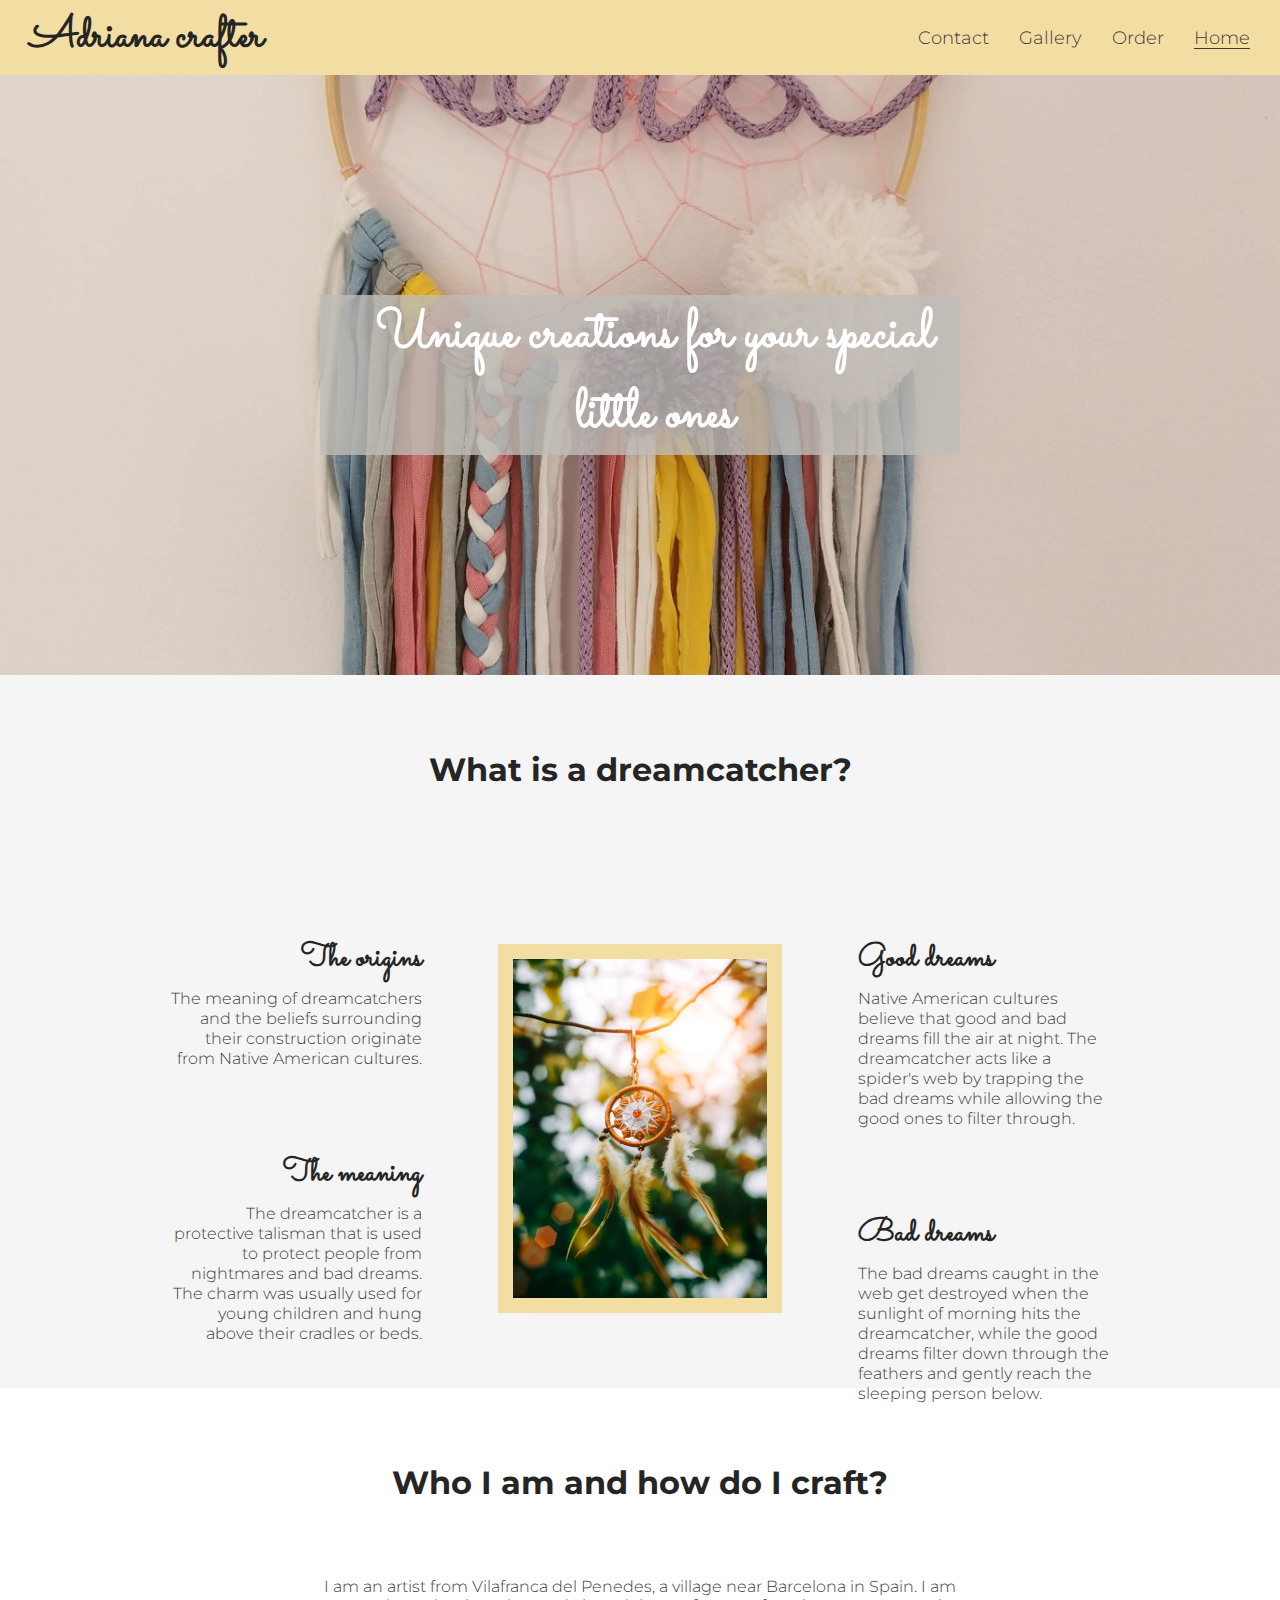
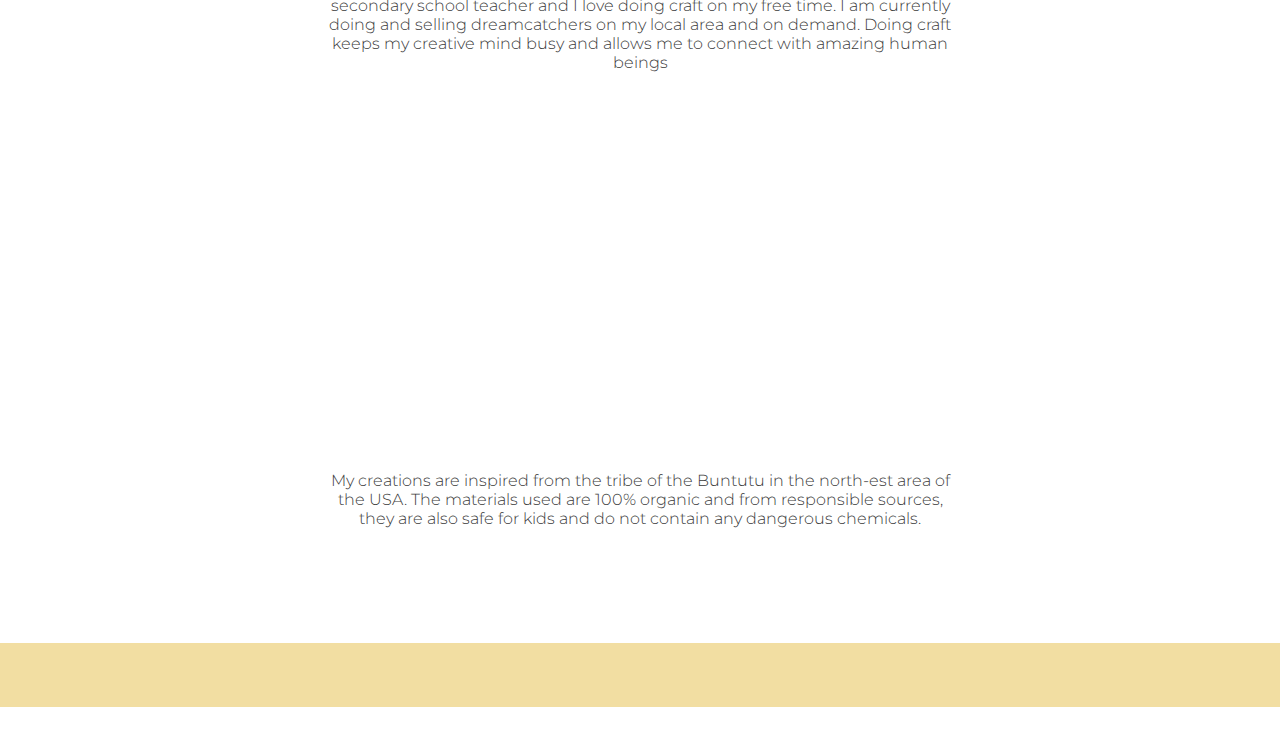
==== index.html @ 69529766 "Change screenshot of main page in README file" ====
<!DOCTYPE html>
<html lang="en">

<head>
    <meta charset="UTF-8">
    <meta http-equiv="X-UA-Compatible" content="IE=edge">
    <meta name="viewport" content="width=device-width, initial-scale=1.0">
    <meta name="description" content="Buy home made dreamcatchers for your loved ones">
    <meta name="keywords" content="dreamcathers, home made, crafting, crafter, craft, gift">
    <link rel="stylesheet" href="https://use.fontawesome.com/releases/v5.15.3/css/all.css"
        integrity="sha384-SZXxX4whJ79/gErwcOYf+zWLeJdY/qpuqC4cAa9rOGUstPomtqpuNWT9wdPEn2fk" crossorigin="anonymous">
    <link rel="stylesheet" href="assets/css/style.css">
    <title>Adriana Crafter</title>
</head>

<body>
    <div class="container">
        <div class="main">
            <!--navigation bar, code taken from Code Institute learning materials https://learn.codeinstitute.net/courses/course-v1:CodeInstitute+LR101+2021_T1/courseware/4a07c57382724cfda5834497317f24d5/637be1a2e3b84b25aa33f3ab4d98603c/-->
            <header>
                <a href="index.html">
                    <h1 id="logo">Adriana crafter</h1>
                </a>
                <nav>
                    <ul id="menu">
                        <li>
                            <a href="index.html" class="active">Home</a>
                        </li>
                        <li>
                            <a href="order.html">Order</a>
                        </li>
                        <li>
                            <a href="gallery.html">Gallery</a>
                        </li>
                        <li>
                            <a href="contact.html">Contact</a>
                        </li>
                    </ul>
                </nav>
            </header>
            <!--hero section-->
            <section class="hero-overflow">
                <div class="hero-image"></div>
                <div class="cover-text" id="cover-text-home">
                    <h2>Unique creations for your special little ones</h2>
                </div>
            </section>
            <!--what is a dreamcatcher section-->
            <section class="section">
                <h2 class="section-title">What is a dreamcatcher?</h2>
                <div id="left-about">
                    <div class="left-about-heading">
                        <h2>The origins</h2>
                        <p>
                            The meaning of dreamcatchers and the beliefs surrounding their construction originate from
                            Native American cultures.
                        </p>
                    </div>
                    <div class="left-about-heading">
                        <h2>The meaning</h2>
                        <p>
                            The dreamcatcher is a protective talisman that is used to protect people from nightmares and
                            bad dreams. The charm was usually used for young children and hung above their cradles or
                            beds.
                        </p>
                    </div>
                </div>
                <div id="right-about">
                    <div class="right-about-heading">
                        <h2>Good dreams</h2>
                        <p>
                            Native American cultures believe that good and bad dreams fill the air at night. The
                            dreamcatcher acts like a spider's web by trapping the bad dreams while allowing the good
                            ones to filter through.
                        </p>
                    </div>
                    <div class="right-about-heading">
                        <h2>Bad dreams</h2>
                        <p>
                            The bad dreams caught in the web get destroyed when the sunlight of morning hits the
                            dreamcatcher, while the good dreams filter down through the feathers and gently reach the
                            sleeping person below.
                        </p>
                    </div>
                </div>
                <div id="center-about">
                    <div id="central-dreamc">
                        <img src="assets/images/dreamcatcher35.jpg"
                            alt="image of a blue, white and yellow dreamcatcher hanged on a wall">
                    </div>
                </div>
            </section>
            <!--Dreamcacther section video and about me-->
            <section id="video-section">
                <h2 class="section-title">Who I am and how do I craft?</h2>
                <p>I am an artist from Vilafranca del Penedes, a village near Barcelona in Spain. I am secondary
                    school teacher and I love doing craft on my free time. I am currently doing and selling
                    dreamcatchers on my local area and on demand. Doing craft keeps my creative mind busy and allows
                    me to connect with amazing human beings</p>
                <div>
                    <iframe width="560" height="315" src="https://www.youtube.com/embed/PGpiHzxooTo"
                        title="YouTube video player" frameborder="0"
                        allow="accelerometer; autoplay; clipboard-write; encrypted-media; gyroscope; picture-in-picture"
                        allowfullscreen>
                    </iframe>
                </div>
                <p>My creations are inspired from the tribe of the Buntutu in the north-est area of the USA. The
                    materials used
                    are 100% organic and from responsible sources, they are also safe for kids and do not contain any
                    dangerous
                    chemicals.
                </p>
            </section>

        </div>
        <!--footer section-->
        <footer id="footer">
            <div id="footer-cont">
                <ul class="social-media">
                    <li>
                        <a href="https://www.facebook.com" target="_blank"><i class="fab fa-facebook-f"></i></a>
                    </li>
                    <li>
                        <a href="https://www.instagram.com/adrianacrafter/" target="_blank"><i
                                class="fab fa-instagram"></i></a>
                    </li>
                    <li>
                        <a href="https://www.twitter.com" target="_blank"><i class="fab fa-twitter"></i></a>
                    </li>
                    <li>
                        <a href="https://www.youtube.com/" target="_blank"><i class="fab fa-youtube"></i></a>
                    </li>
                    <li>
                        <a href="https://www.pinterest.co.uk/" target="_blank"><i class="fab fa-pinterest-p"></i></a>
                    </li>
                </ul>
            </div>
        </footer>
    </div>
</body>

</html>
---- assets/css/style.css ----
@import url('https://fonts.googleapis.com/css2?family=Montserrat:wght@300&family=Sacramento&display=swap');

* {
    margin: 0;
    padding: 0;
    border: none;
}

body {
    font-family: Montserrat, sans-serif;
    font-weight: 300;
    color: #3a3a3a;
}

/* flex for index.html and all */

.container {
    display: flex;
    flex-direction: column;
}

.main {
    flex: 0 1 100%;
    background-color: #F2DEA2;
}

/* flex for gallery section */

#flex-gallery {
    display: flex;
    flex-wrap: wrap;
}

#flex-gallery > * {
    flex: 0 1 15%;
    margin-left: auto;
    margin-right: auto;
}

/* headings and logo */

h1, h2 {
    font-family: Sacramento, sans-serif;
    color: #252525;
}

h3 {
    font-family: Montserrat, sans-serif;
    color: #3a3a3a;
}

#logo {
    float: left;
    font-size: 280%;
    margin-left: 30px;
}

/* navigation links */

#menu {
    font-size: 110%;
}

#menu, #logo {
    line-height: 75px;
}

#menu li {
    float: right;
    list-style-type: none;
    margin-right: 30px;
}

#menu a {
    text-decoration: none;
    color: inherit;
}

#menu a:hover {
    border-bottom: 1px solid #3a3a3a;
}

.active {
    border-bottom: 1px solid #3a3a3a;
}

/* section, titles and text */

.section-title {
    font-family: Montserrat, sans-serif;
    text-align: center;
    font-size: 200%;
    padding: 75px;
    margin: auto;
}

.section {
    height: auto;
    width: 100%;
    padding-bottom: 75px;
    background-color: whitesmoke;
}

#video-section {
    height: auto;
    width: 100%;
    padding-bottom: 75px;
    background-color: white;
}

/* hero image and cover text*/

.cover-text, .cover-text h2 {
    color: #fff;
}

#cover-text-home {
    font-size: 230%;
    font-family: Sacramento, sans-serif;
    width: fit-content;
    height: fit-content;
    padding-left: 30px;
    top: 50%;
    left: 50%;
    position: absolute;
    text-align: center;
    transform: translate(-50%, -50%);
    background-color: RGBA(191,189,184,0.8);
}

#cover-text-order {
    font-size: 230%;
    font-family: Sacramento, sans-serif;
    width: fit-content;
    height: fit-content;
    padding-top: 10px;
    padding-left: 10px;
    top: 50%;
    left: 50%;
    position: absolute;
    text-align: center;
    transform: translate(-50%, -50%);
    background-color: RGBA(191,189,184,0.8);
}

#cover-text-gallery {
    font-size: 230%;
    font-family: Sacramento, sans-serif;
    width: fit-content;
    height: fit-content;
    padding-top: 10px;
    padding-left: 10px;
    top: 50%;
    left: 50%;
    position: absolute;
    text-align: center;
    transform: translate(-50%, -50%);
    background-color: RGBA(191,189,184,0.8);
}

#cover-text-contact {
    font-size: 230%;
    font-family: Sacramento, sans-serif;
    width: fit-content;
    height: fit-content;
    padding-top: 10px;
    padding-left: 10px;
    top: 50%;
    left: 50%;
    position: absolute;
    text-align: center;
    transform: translate(-50%, -50%);
    background-color: RGBA(191,189,184,0.8);
}

.hero-overflow {
    height: 600px;
    width: 100%;
    overflow: hidden;
    position: relative;
}

.hero-image {
    height: 600px;
    width: 100%;
    background-image: url(../images/dreamcatcher11.jpg);
    background-position: center;
    background-repeat: no-repeat;
    background-size: cover;
}

.hero-image-order {
    height: 600px;
    width: 100%;
    background-image: url(../images/dreamcatcher013.jpg);
    background-position: center;
    background-repeat: no-repeat;
    background-size: cover;
}

.hero-image-gallery {
    height: 600px;
    width: 100%;
    background-image: url(../images/dreamcatcher015.jpg);
    background-position: center;
    background-repeat: no-repeat;
    background-size: cover;
}

.hero-image-contact {
    height: 600px;
    width: 100%;
    background-image: url(../images/dreamcatcher019.jpg);
    background-position: center;
    background-repeat: no-repeat;
    background-size: cover;
}

/* what is a dreamcatcher section */

#left-about {
    padding-top: 10px;
    width: 33%;
    height: auto;
    float: left;
}

#right-about {
    padding-top: 10px;
    width: 33%;
    height: auto;
    float: right;
}

#center-about {
    width: 33%;
    margin: 0 auto;
}

.left-about-heading {
    width: 60%;
    float: right;
    line-height: 20px;
    clear: both;
    margin-top: 75px;
    margin-bottom: 20px;
    text-align: right;
}

.left-about-heading h2 {
    font-size: 200%;
    margin-bottom: 20px;
    text-align: right;
}

.right-about-heading {
    width: 60%;
    float: left;
    line-height: 20px;
    clear: both;
    margin-bottom: 20px;
    margin-top: 75px;
}

.right-about-heading h2 {
    font-size: 200%;
    margin-bottom: 20px;
    text-align: left;
}

#central-dreamc img {
    height: 60%;
    width: 60%;
    border: #F2DEA2;
    border-style: solid;
    border-width: 15px;
    display: block;
    margin-left: auto;
    margin-right: auto;
    margin-top: 80px;
}

/* About me and video section */

#video-section {
    width: 100%;
    height: fit-content;
}

#video-section p {
    margin: auto;
    margin-bottom: 40px;
    width: 50%;
    height: 50%;
    text-align: center;
}

#video-section div {
    text-align: center;
    margin-bottom: 40px;
}

/* create your order and contact section */

.section h3 {
    margin-bottom: 10px;
    margin-top: 75px;
    color: black;
    font-weight: bold;
}

.section h4 {
    text-align: center;
    font-family: Montserrat, sans-serif;
    background-color: red;
}

.order-form {
    position: relative;
    margin-top: 30px;
    max-width: 700px;
    margin-left: auto;
    margin-right: auto;
}

.order-form div {
    padding: 15px;
}

.order-form ::placeholder {
    font-family: Montserrat, sans-serif
}

.text-input {
    color: #3a3a3a;
    width: 100%;
    height: 25px;
    margin: 5px 0 20px 0;
    padding: 0;
    border: 1px solid #3a3a3a;
    border-radius: 10px;
    display: block;
}

.message-box {
    color: #3a3a3a;
    width: 100%;
    margin: 5px 0 20px 0;
    padding: 0;
    border: 1px solid #3a3a3a;
    border-radius: 10px;
    display: block;
}

.radio-input {
    border: 1px solid #3a3a3a;
    margin: 0 30px 20px 0;
}

.section select {
    margin-right: 20px;
}

.button {
    background-color: #3a3a3a;
    color: #fff;
    border: #fff solid 1px;
    padding: 20px 30px;
    text-align: center;
    position: relative;
    border-radius: 10px;
    margin-top: 60px;
}

.button:hover {
    background-color: #fff;
    color: #3a3a3a;
    border: #3a3a3a solid 1px;
}

.form-button {
    text-align: center;
}

/* flex for order section */
.form-flex {
    display: flex;
    flex-wrap: wrap;
}

#form-flex > * {
    flex: 1 1 100%;
}

#flex-order {

    display: flex;
    flex-direction: column;
}

#flex-order form {
    flex: 0 1 100%;
}

/* gallery page, code from w3schools https://www.w3schools.com/css/css_image_gallery.asp */

div.gallery {
    margin: 5px;
    border: 1px solid #ccc;
    float: left;
    width: 180px;
  }
  
  div.gallery:hover {
    border: 1px solid #777;
  }
  
  div.gallery img {
    width: 100%;
    height: auto;
  }
  
  div.desc {
    padding: 15px;
    text-align: center;
  }

/* footer */

#footer {
    flex: 1;
    background-color: #F2DEA2;
    width: 100%;
    height: 50px;
}

.social-media {
    width: 100%;
    height: auto;
    padding: 1%;
    text-align: center;
    list-style-type: none;
}

.social-media > li {
    display: inline;
}

.social-media i {
    color: #3a3a3a;
    padding: 50px;
    font-size: 200%;
}
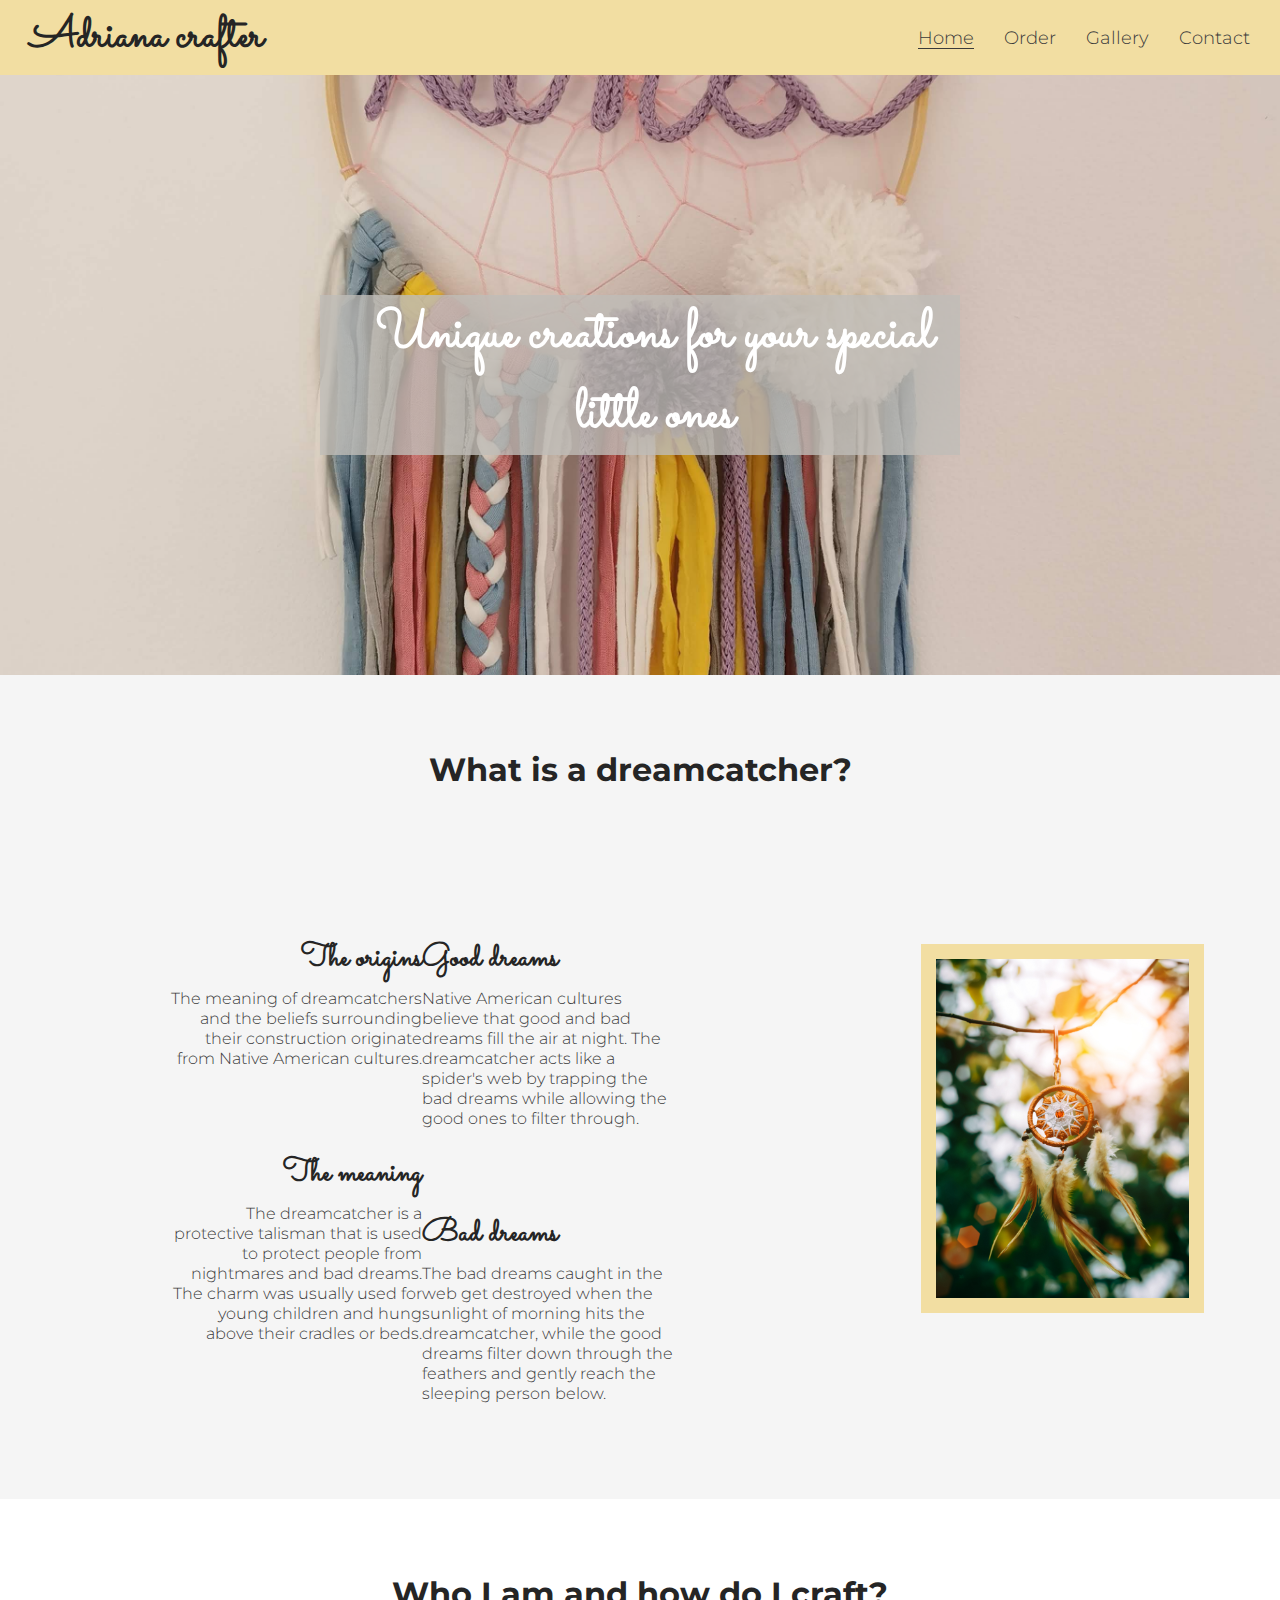
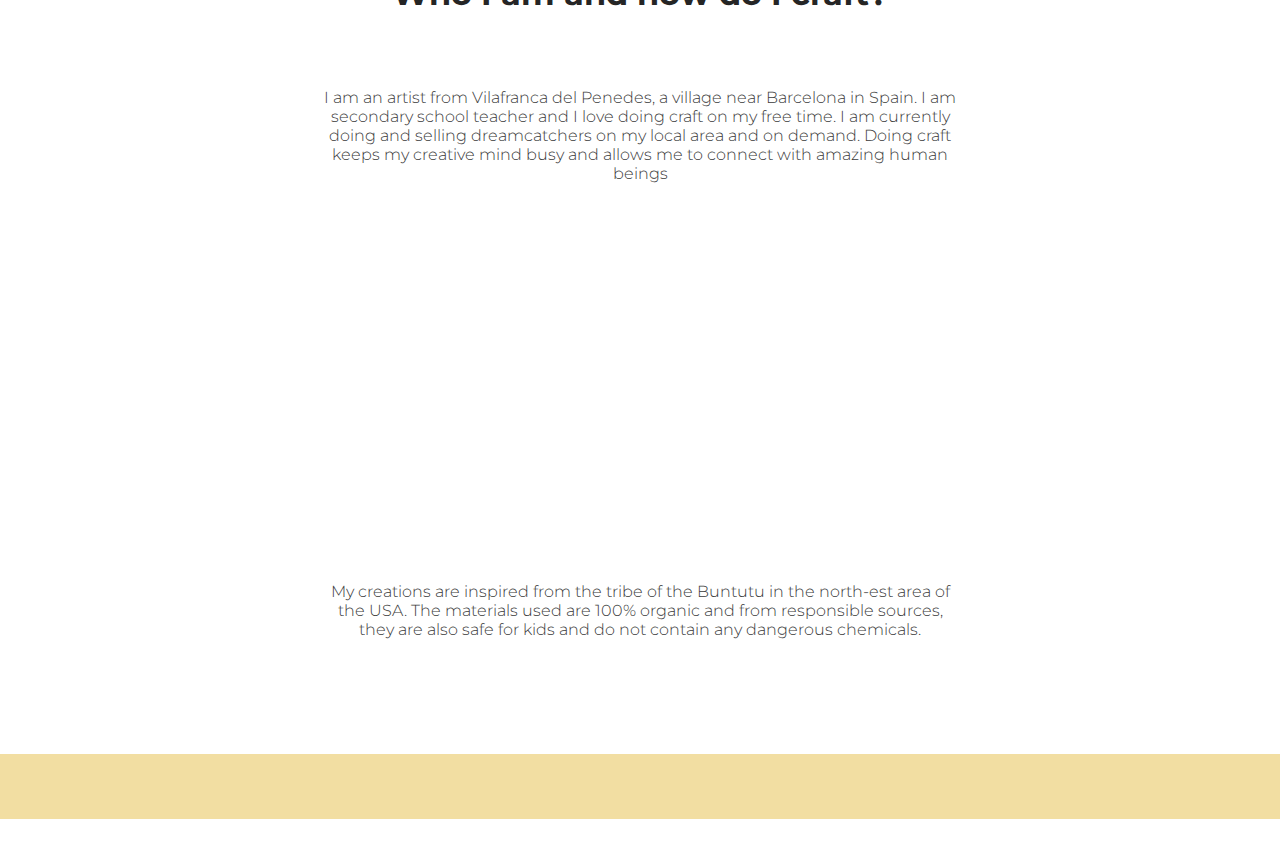
==== commit 51209158: "Add responsiveness to different size screens for video section" ====
--- a/index.html
+++ b/index.html
@@ -48,70 +48,78 @@
             <!--what is a dreamcatcher section-->
             <section class="section">
                 <h2 class="section-title">What is a dreamcatcher?</h2>
-                <div id="left-about">
-                    <div class="left-about-heading">
-                        <h2>The origins</h2>
-                        <p>
-                            The meaning of dreamcatchers and the beliefs surrounding their construction originate from
-                            Native American cultures.
-                        </p>
+                <div class="flex-section">
+                    <div id="left-about">
+                        <div class="left-about-heading">
+                            <h2>The origins</h2>
+                            <p>
+                                The meaning of dreamcatchers and the beliefs surrounding their construction originate
+                                from
+                                Native American cultures.
+                            </p>
+                        </div>
+                        <div class="left-about-heading">
+                            <h2>The meaning</h2>
+                            <p>
+                                The dreamcatcher is a protective talisman that is used to protect people from nightmares
+                                and
+                                bad dreams. The charm was usually used for young children and hung above their cradles
+                                or
+                                beds.
+                            </p>
+                        </div>
                     </div>
-                    <div class="left-about-heading">
-                        <h2>The meaning</h2>
-                        <p>
-                            The dreamcatcher is a protective talisman that is used to protect people from nightmares and
-                            bad dreams. The charm was usually used for young children and hung above their cradles or
-                            beds.
-                        </p>
+                    <div id="right-about">
+                        <div class="right-about-heading">
+                            <h2>Good dreams</h2>
+                            <p>
+                                Native American cultures believe that good and bad dreams fill the air at night. The
+                                dreamcatcher acts like a spider's web by trapping the bad dreams while allowing the good
+                                ones to filter through.
+                            </p>
+                        </div>
+                        <div class="right-about-heading">
+                            <h2>Bad dreams</h2>
+                            <p>
+                                The bad dreams caught in the web get destroyed when the sunlight of morning hits the
+                                dreamcatcher, while the good dreams filter down through the feathers and gently reach
+                                the
+                                sleeping person below.
+                            </p>
+                        </div>
                     </div>
-                </div>
-                <div id="right-about">
-                    <div class="right-about-heading">
-                        <h2>Good dreams</h2>
-                        <p>
-                            Native American cultures believe that good and bad dreams fill the air at night. The
-                            dreamcatcher acts like a spider's web by trapping the bad dreams while allowing the good
-                            ones to filter through.
-                        </p>
-                    </div>
-                    <div class="right-about-heading">
-                        <h2>Bad dreams</h2>
-                        <p>
-                            The bad dreams caught in the web get destroyed when the sunlight of morning hits the
-                            dreamcatcher, while the good dreams filter down through the feathers and gently reach the
-                            sleeping person below.
-                        </p>
-                    </div>
-                </div>
-                <div id="center-about">
-                    <div id="central-dreamc">
-                        <img src="assets/images/dreamcatcher35.jpg"
-                            alt="image of a blue, white and yellow dreamcatcher hanged on a wall">
+                    <div id="center-about">
+                        <div id="central-dreamc">
+                            <img src="assets/images/dreamcatcher35.jpg"
+                                alt="image of a blue, white and yellow dreamcatcher hanged on a wall">
+                        </div>
                     </div>
                 </div>
             </section>
             <!--Dreamcacther section video and about me-->
             <section id="video-section">
                 <h2 class="section-title">Who I am and how do I craft?</h2>
-                <p>I am an artist from Vilafranca del Penedes, a village near Barcelona in Spain. I am secondary
-                    school teacher and I love doing craft on my free time. I am currently doing and selling
-                    dreamcatchers on my local area and on demand. Doing craft keeps my creative mind busy and allows
-                    me to connect with amazing human beings</p>
-                <div>
-                    <iframe width="560" height="315" src="https://www.youtube.com/embed/PGpiHzxooTo"
-                        title="YouTube video player" frameborder="0"
-                        allow="accelerometer; autoplay; clipboard-write; encrypted-media; gyroscope; picture-in-picture"
-                        allowfullscreen>
-                    </iframe>
+                <div id="try">
+                    <p>I am an artist from Vilafranca del Penedes, a village near Barcelona in Spain. I am secondary
+                        school teacher and I love doing craft on my free time. I am currently doing and selling
+                        dreamcatchers on my local area and on demand. Doing craft keeps my creative mind busy and allows
+                        me to connect with amazing human beings</p>
+                    <div>
+                        <iframe id="tutorial" width="560" height="315" src="https://www.youtube.com/embed/PGpiHzxooTo"
+                            title="YouTube video player" frameborder="0"
+                            allow="accelerometer; autoplay; clipboard-write; encrypted-media; gyroscope; picture-in-picture"
+                            allowfullscreen>
+                        </iframe>
+                    </div>
+                    <p>My creations are inspired from the tribe of the Buntutu in the north-est area of the USA. The
+                        materials used
+                        are 100% organic and from responsible sources, they are also safe for kids and do not contain
+                        any
+                        dangerous
+                        chemicals.
+                    </p>
                 </div>
-                <p>My creations are inspired from the tribe of the Buntutu in the north-est area of the USA. The
-                    materials used
-                    are 100% organic and from responsible sources, they are also safe for kids and do not contain any
-                    dangerous
-                    chemicals.
-                </p>
             </section>
-
         </div>
         <!--footer section-->
         <footer id="footer">
--- a/assets/css/style.css
+++ b/assets/css/style.css
@@ -55,10 +55,12 @@
     margin-left: 30px;
 }
 
-/* navigation links */
+/* navigation links, code taken from Code Institute learning materials https://learn.codeinstitute.net/courses/course-v1:CodeInstitute+LR101+2021_T1/courseware/4a07c57382724cfda5834497317f24d5/637be1a2e3b84b25aa33f3ab4d98603c/*/
 
 #menu {
     font-size: 110%;
+    display: flex;
+    float: right;
 }
 
 #menu, #logo {
@@ -216,7 +218,7 @@
     background-size: cover;
 }
 
-/* what is a dreamcatcher section */
+/* what is a dreamcatcher section, code taken from Code Institute learning materials  */
 
 #left-about {
     padding-top: 10px;
@@ -298,6 +300,12 @@
 #video-section div {
     text-align: center;
     margin-bottom: 40px;
+}
+
+/* flex for sections in home page */
+
+.flex-section {
+    display: flex;
 }
 
 /* create your order and contact section */
@@ -450,4 +458,88 @@
     color: #3a3a3a;
     padding: 50px;
     font-size: 200%;
+}
+
+@media (max-width: 700px) {
+    #menu {
+        flex-direction: column;
+        font-size: 75%;
+        margin: 0;
+        padding: 0;
+    }
+
+    #logo {
+        font-size: 200%;
+    }
+
+    .form-flex {
+        flex-direction: column;
+    }
+
+    .flex-section {
+        flex-direction: column;
+        text-align: center;
+        width: 100%;
+    }
+
+    #left-about {
+        padding-top: 10px;
+        width: 100%;
+        text-align: center;
+    }
+    
+    #right-about {
+        padding-top: 10px;
+        width: 100%;
+        text-align: center;
+    }
+    
+    #center-about {
+        padding-top: 10px;
+        width: 100%;
+        text-align: center;
+    }
+    
+    .left-about-heading {
+        width: 100%;
+        line-height: 20px;
+        clear: both;
+        margin-top: 75px;
+        margin-bottom: 20px;
+        text-align: center;
+        padding-left: 5px;
+        padding-right: 5px;
+    }
+    
+    .left-about-heading h2 {
+        font-size: 200%;
+        margin-bottom: 20px;
+        text-align: center;
+    }
+    
+    .right-about-heading {
+        width: 100%;
+        line-height: 20px;
+        clear: both;
+        margin-bottom: 20px;
+        margin-top: 75px;
+        text-align: center;
+
+    }
+
+    .right-about-heading h2 {
+        font-size: 200%;
+        margin-bottom: 20px;
+        text-align: center;
+    }
+
+    #tutorial {
+        width: 90%;
+    }
+
+    #video-section p {
+        width: 100%;
+        text-align: center;
+        margin: 10px;
+    }
 }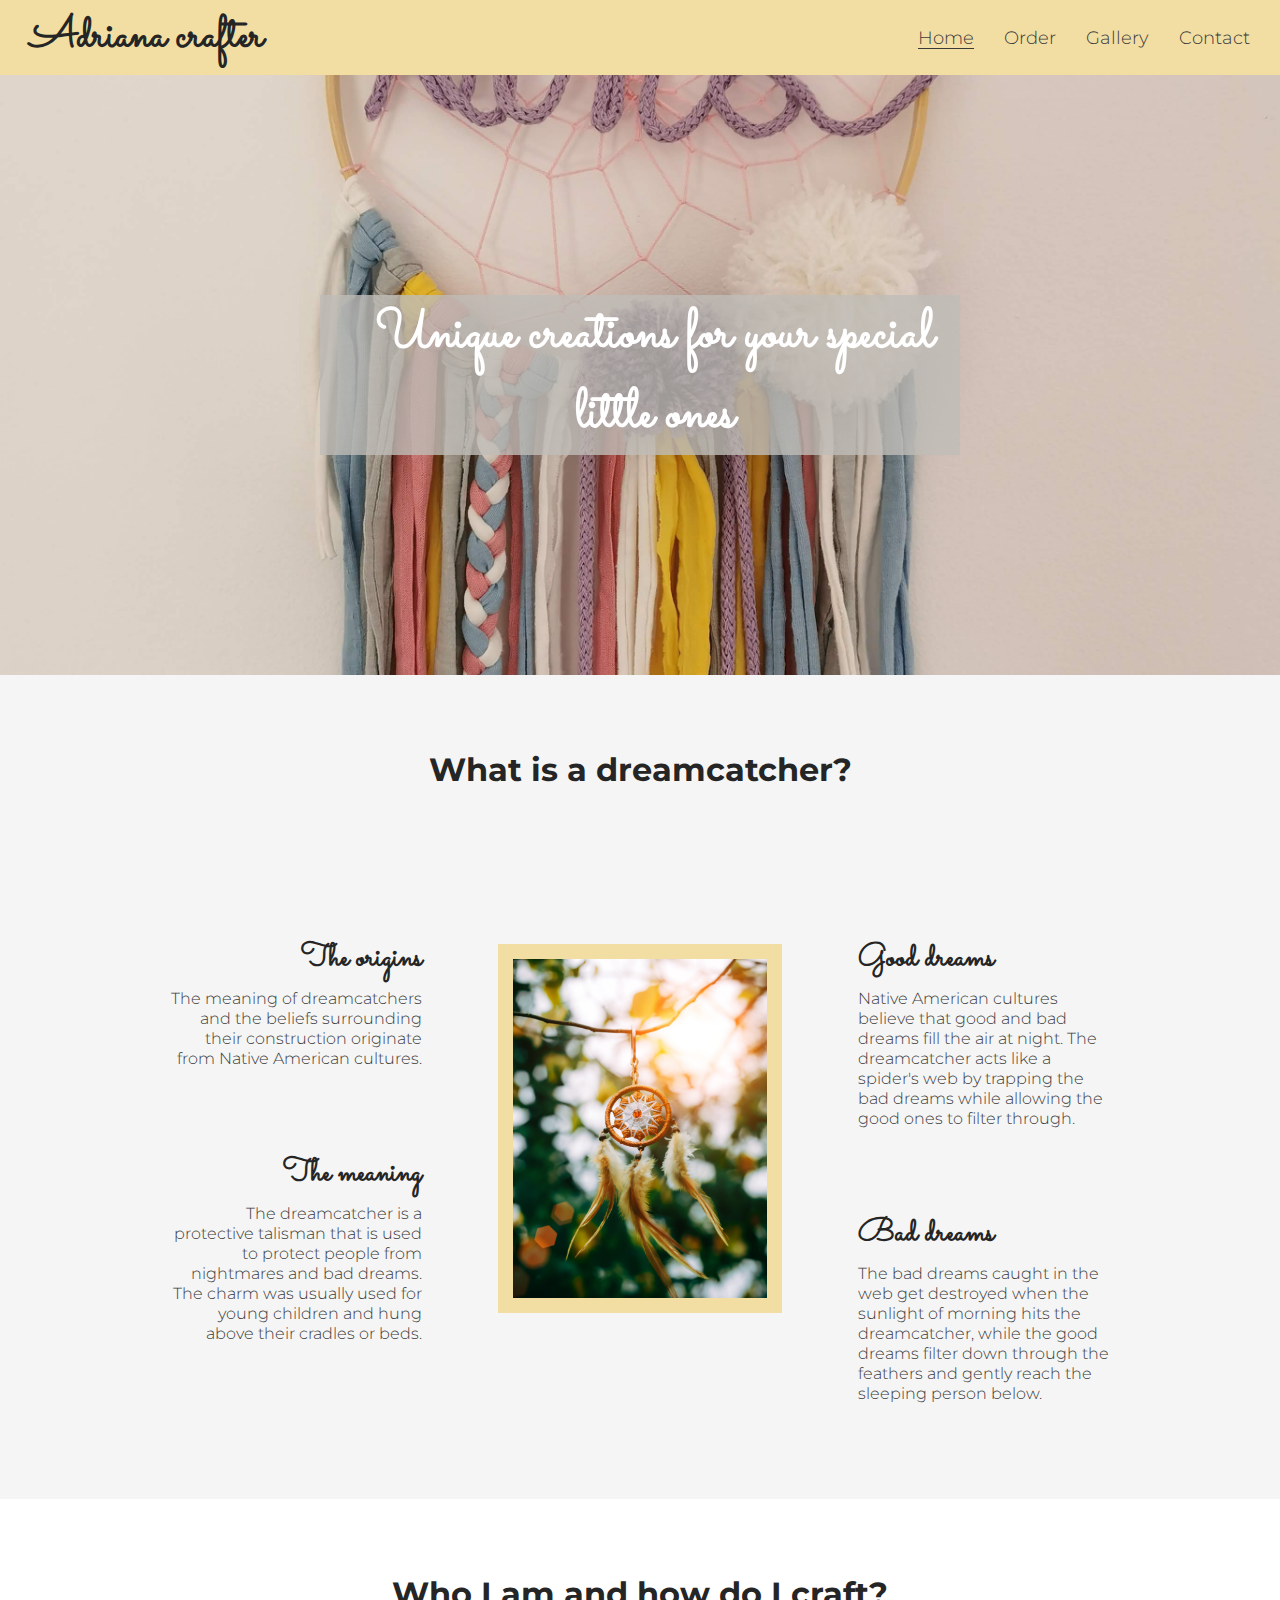
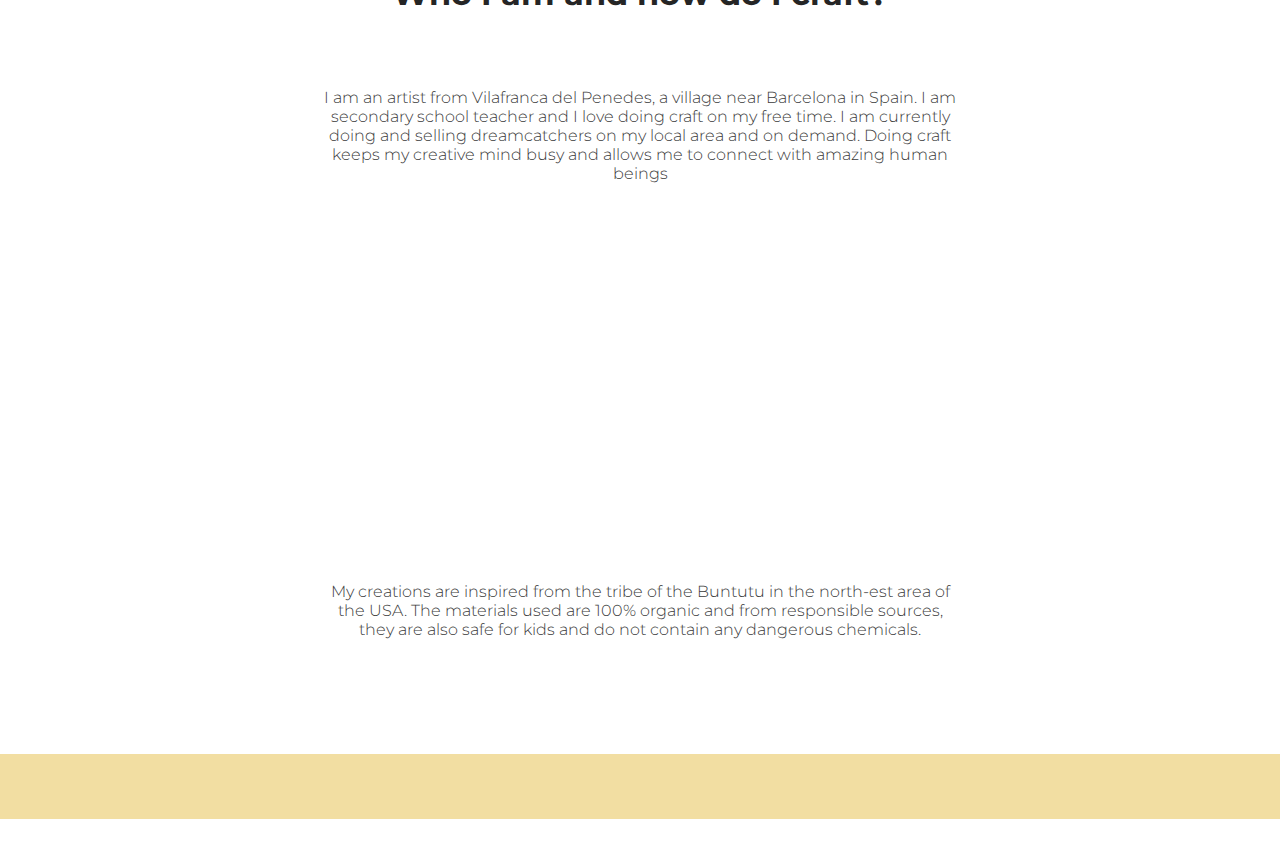
==== commit f7b41e12: "Fix flex in home page" ====
--- a/index.html
+++ b/index.html
@@ -69,6 +69,12 @@
                             </p>
                         </div>
                     </div>
+                    <div id="center-about">
+                        <div id="central-dreamc">
+                            <img src="assets/images/dreamcatcher35.jpg"
+                                alt="image of a blue, white and yellow dreamcatcher hanged on a wall">
+                        </div>
+                    </div>
                     <div id="right-about">
                         <div class="right-about-heading">
                             <h2>Good dreams</h2>
@@ -88,12 +94,6 @@
                             </p>
                         </div>
                     </div>
-                    <div id="center-about">
-                        <div id="central-dreamc">
-                            <img src="assets/images/dreamcatcher35.jpg"
-                                alt="image of a blue, white and yellow dreamcatcher hanged on a wall">
-                        </div>
-                    </div>
                 </div>
             </section>
             <!--Dreamcacther section video and about me-->
@@ -106,7 +106,7 @@
                         me to connect with amazing human beings</p>
                     <div>
                         <iframe id="tutorial" width="560" height="315" src="https://www.youtube.com/embed/PGpiHzxooTo"
-                            title="YouTube video player" frameborder="0"
+                            title="YouTube video player"
                             allow="accelerometer; autoplay; clipboard-write; encrypted-media; gyroscope; picture-in-picture"
                             allowfullscreen>
                         </iframe>
--- a/assets/css/style.css
+++ b/assets/css/style.css
@@ -300,6 +300,10 @@
 #video-section div {
     text-align: center;
     margin-bottom: 40px;
+}
+
+#tutorial {
+    border: 0;
 }
 
 /* flex for sections in home page */
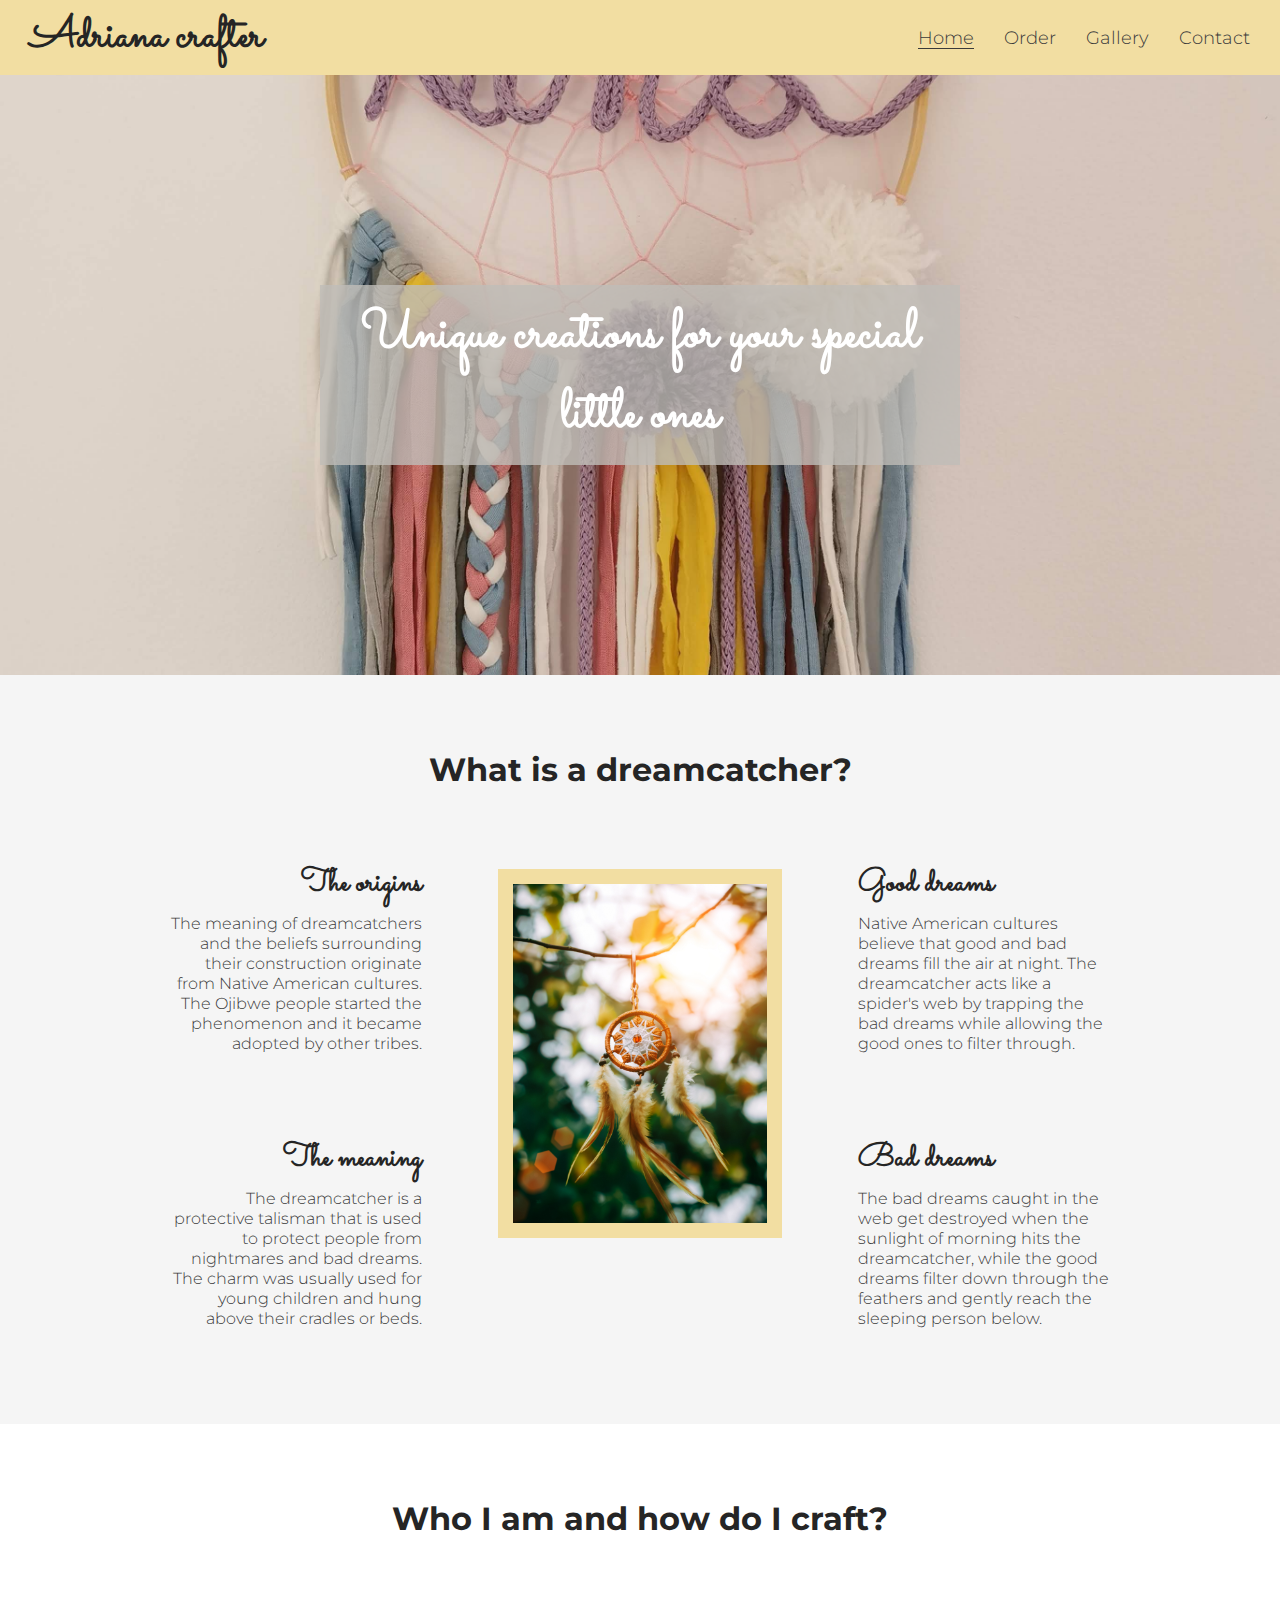
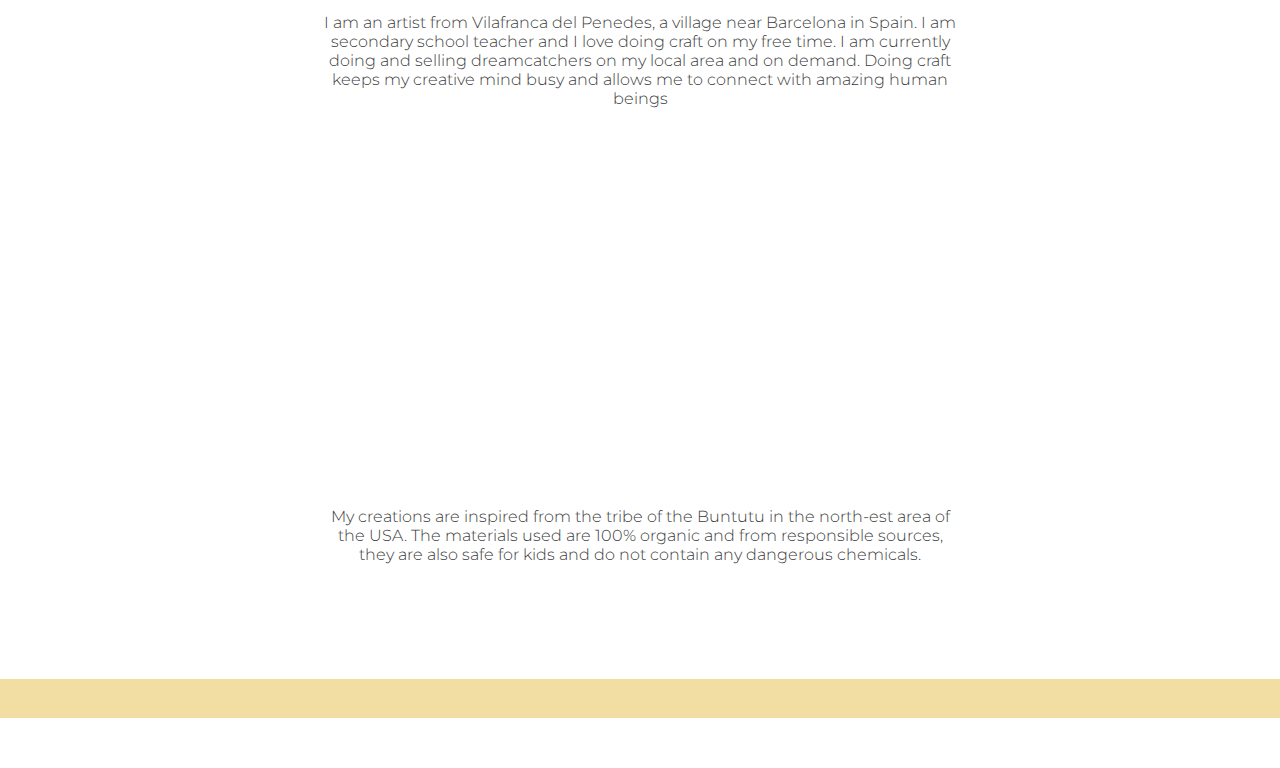
==== commit b1aa6fed: "Make index.html responsive to medium screens" ====
--- a/index.html
+++ b/index.html
@@ -47,7 +47,7 @@
             </section>
             <!--what is a dreamcatcher section-->
             <section class="section">
-                <h2 class="section-title">What is a dreamcatcher?</h2>
+                <h2 class="section-title-2">What is a dreamcatcher?</h2>
                 <div class="flex-section">
                     <div id="left-about">
                         <div class="left-about-heading">
@@ -55,7 +55,7 @@
                             <p>
                                 The meaning of dreamcatchers and the beliefs surrounding their construction originate
                                 from
-                                Native American cultures.
+                                Native American cultures. The Ojibwe people started the phenomenon and it became adopted by other tribes.
                             </p>
                         </div>
                         <div class="left-about-heading">
--- a/assets/css/style.css
+++ b/assets/css/style.css
@@ -92,7 +92,17 @@
     font-family: Montserrat, sans-serif;
     text-align: center;
     font-size: 200%;
-    padding: 75px;
+    padding: 75px 0px;
+    width: 90%;
+    margin: auto;
+}
+
+.section-title-2 {
+    font-family: Montserrat, sans-serif;
+    text-align: center;
+    font-size: 200%;
+    padding-top: 75px;
+    width: 90%;
     margin: auto;
 }
 
@@ -121,7 +131,7 @@
     font-family: Sacramento, sans-serif;
     width: fit-content;
     height: fit-content;
-    padding-left: 30px;
+    padding: 10px 30px;
     top: 50%;
     left: 50%;
     position: absolute;
@@ -135,8 +145,7 @@
     font-family: Sacramento, sans-serif;
     width: fit-content;
     height: fit-content;
-    padding-top: 10px;
-    padding-left: 10px;
+    padding: 10px 30px;
     top: 50%;
     left: 50%;
     position: absolute;
@@ -150,8 +159,7 @@
     font-family: Sacramento, sans-serif;
     width: fit-content;
     height: fit-content;
-    padding-top: 10px;
-    padding-left: 10px;
+    padding: 10px 30px;
     top: 50%;
     left: 50%;
     position: absolute;
@@ -165,8 +173,7 @@
     font-family: Sacramento, sans-serif;
     width: fit-content;
     height: fit-content;
-    padding-top: 10px;
-    padding-left: 10px;
+    padding: 10px 30px;
     top: 50%;
     left: 50%;
     position: absolute;
@@ -241,12 +248,12 @@
 
 .left-about-heading {
     width: 60%;
-    float: right;
     line-height: 20px;
     clear: both;
     margin-top: 75px;
     margin-bottom: 20px;
     text-align: right;
+    float: right;
 }
 
 .left-about-heading h2 {
@@ -316,7 +323,7 @@
 
 .section h3 {
     margin-bottom: 10px;
-    margin-top: 75px;
+    margin-top: 30px;
     color: black;
     font-weight: bold;
 }
@@ -324,7 +331,6 @@
 .section h4 {
     text-align: center;
     font-family: Montserrat, sans-serif;
-    background-color: red;
 }
 
 .order-form {
@@ -345,10 +351,10 @@
 
 .text-input {
     color: #3a3a3a;
-    width: 100%;
+    width: 90%;
     height: 25px;
     margin: 5px 0 20px 0;
-    padding: 0;
+    padding: 10px;
     border: 1px solid #3a3a3a;
     border-radius: 10px;
     display: block;
@@ -356,9 +362,9 @@
 
 .message-box {
     color: #3a3a3a;
-    width: 100%;
+    width: 90%;
     margin: 5px 0 20px 0;
-    padding: 0;
+    padding: 10px;
     border: 1px solid #3a3a3a;
     border-radius: 10px;
     display: block;
@@ -370,7 +376,10 @@
 }
 
 .section select {
-    margin-right: 20px;
+    margin-left: 5px;
+    margin-right: 10px;    
+    border: solid 1px #3a3a3a;
+    border-radius: 10px;
 }
 
 .button {
@@ -392,6 +401,7 @@
 
 .form-button {
     text-align: center;
+    width: 90%;
 }
 
 /* flex for order section */
@@ -449,7 +459,6 @@
 .social-media {
     width: 100%;
     height: auto;
-    padding: 1%;
     text-align: center;
     list-style-type: none;
 }
@@ -464,9 +473,12 @@
     font-size: 200%;
 }
 
+/* Media quesries */
+
+/* For screens smaller than 700px */
+
 @media (max-width: 700px) {
     #menu {
-        flex-direction: column;
         font-size: 75%;
         margin: 0;
         padding: 0;
@@ -474,10 +486,6 @@
 
     #logo {
         font-size: 200%;
-    }
-
-    .form-flex {
-        flex-direction: column;
     }
 
     .flex-section {
@@ -504,46 +512,101 @@
         text-align: center;
     }
     
+    .left-about-heading {
+        width: 90%;
+        line-height: 20px;
+        clear: both;
+        margin-top: 75px;
+        margin-bottom: 20px;
+        text-align: center;
+        padding: 0 10px;
+    }
+    
+    .left-about-heading h2 {
+        font-size: 200%;
+        margin-bottom: 20px;
+        text-align: center;
+    }
+    
+    .right-about-heading {
+        width: 90%;
+        line-height: 20px;
+        clear: both;
+        margin-top: 75px;
+        margin-bottom: 20px;
+        text-align: center;
+        padding: 0 10px;
+    }
+
+    .right-about-heading h2 {
+        font-size: 200%;
+        margin-bottom: 20px;
+        text-align: center;
+    }
+
+    #tutorial {
+        width: 90%;
+    }
+
+    #video-section p {
+        width: 80%;
+        text-align: center;
+    }
+}
+
+/* For medium screens between 900px and 700px */
+
+@media (max-width: 900px) and (min-width: 700px) {
     .left-about-heading {
         width: 100%;
         line-height: 20px;
         clear: both;
         margin-top: 75px;
         margin-bottom: 20px;
-        text-align: center;
-        padding-left: 5px;
-        padding-right: 5px;
-    }
-    
-    .left-about-heading h2 {
-        font-size: 200%;
-        margin-bottom: 20px;
-        text-align: center;
-    }
-    
+        text-align: right;
+        float: right;
+    }
+
     .right-about-heading {
         width: 100%;
+        float: left;
         line-height: 20px;
         clear: both;
         margin-bottom: 20px;
         margin-top: 75px;
-        text-align: center;
-
-    }
-
-    .right-about-heading h2 {
+    }
+
+    #central-dreamc img {
+        height: 85%;
+        width: 85%;
+        border: #F2DEA2;
+        border-style: solid;
+        border-width: 10px;
+        display: block;
+        margin-left: auto;
+        margin-right: auto;
+        margin-top: 80px;
+    }
+
+    #center-about {
+        width: 33%;
+        margin: auto;
+    }
+
+    .section-title {
+        font-family: Montserrat, sans-serif;
+        text-align: center;
         font-size: 200%;
-        margin-bottom: 20px;
-        text-align: center;
-    }
-
-    #tutorial {
+        padding: 75px 0px 0px 0px;
         width: 90%;
-    }
-
-    #video-section p {
-        width: 100%;
-        text-align: center;
-        margin: 10px;
+        margin: auto;
+    }
+    .section-title {
+        font-family: Montserrat, sans-serif;
+        text-align: center;
+        font-size: 200%;
+        padding: 75px 0px;
+        width: 90%;
+        margin: auto;
     }
 }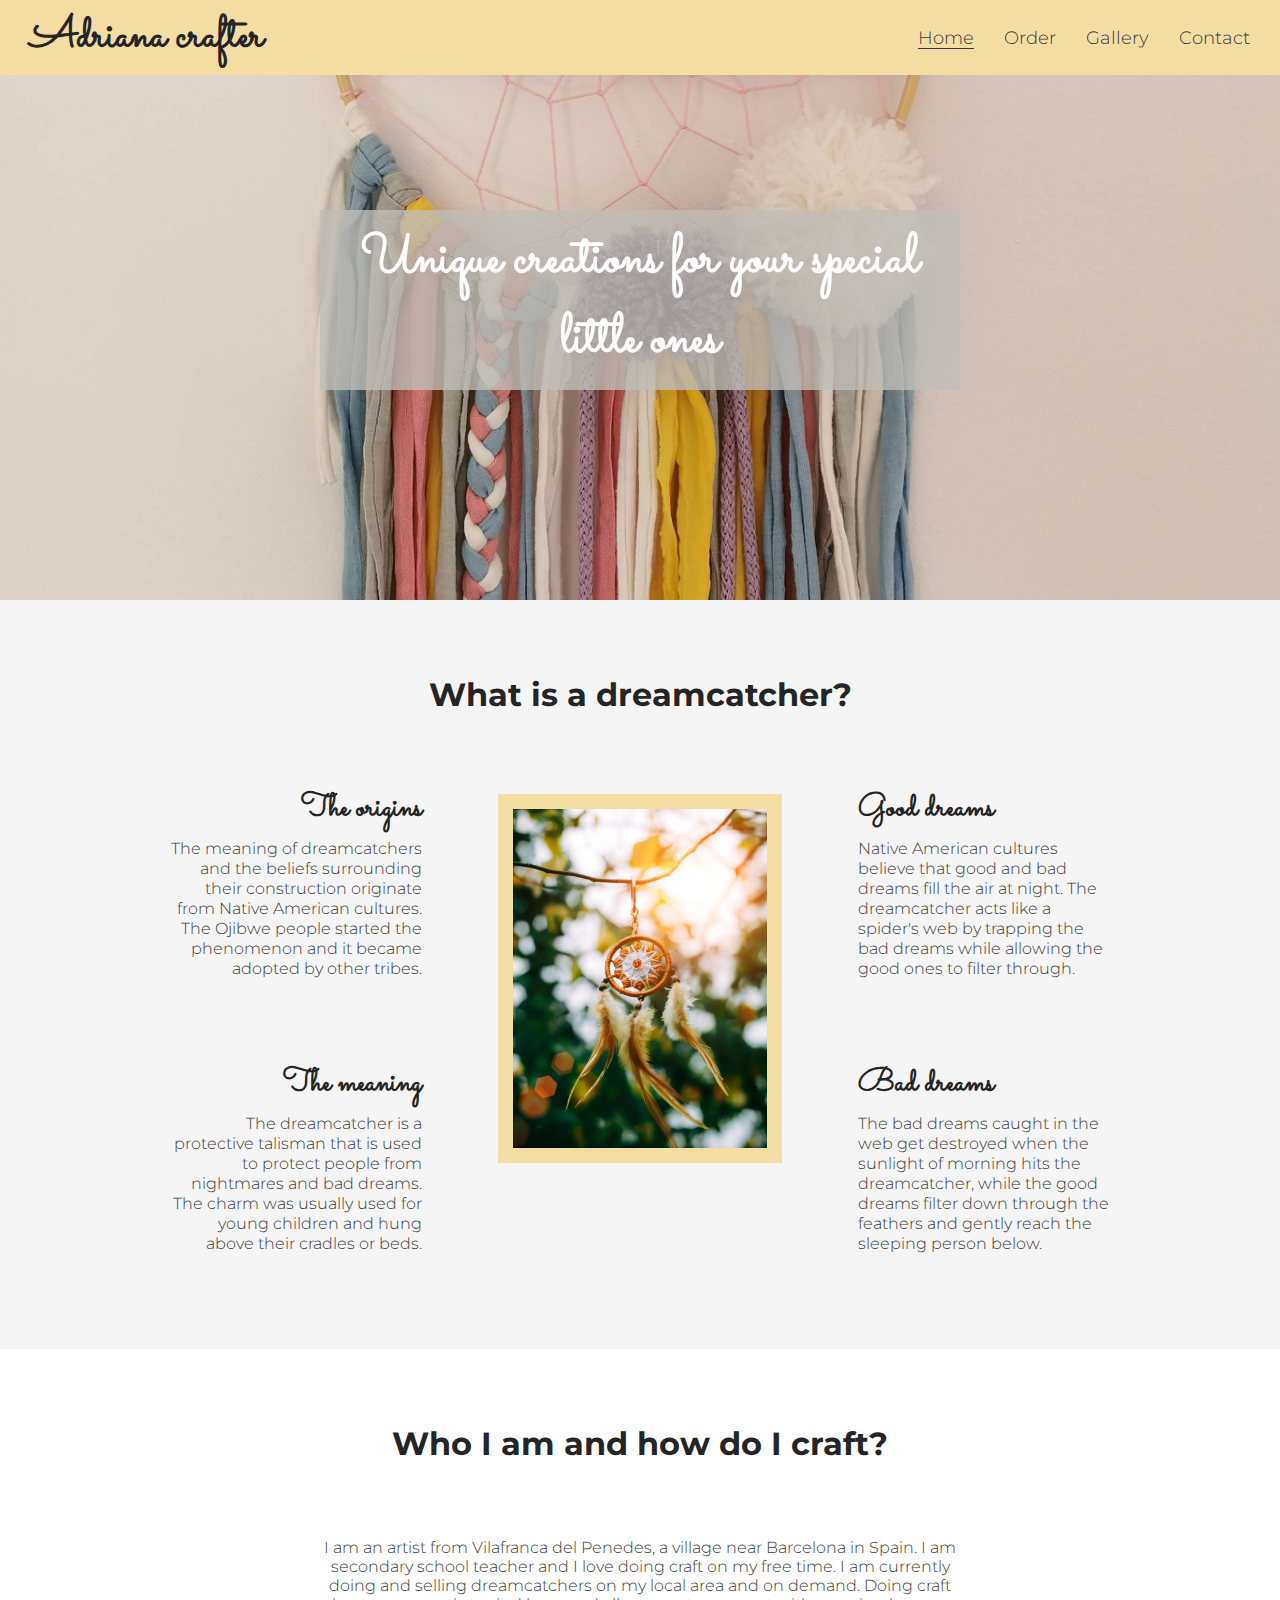
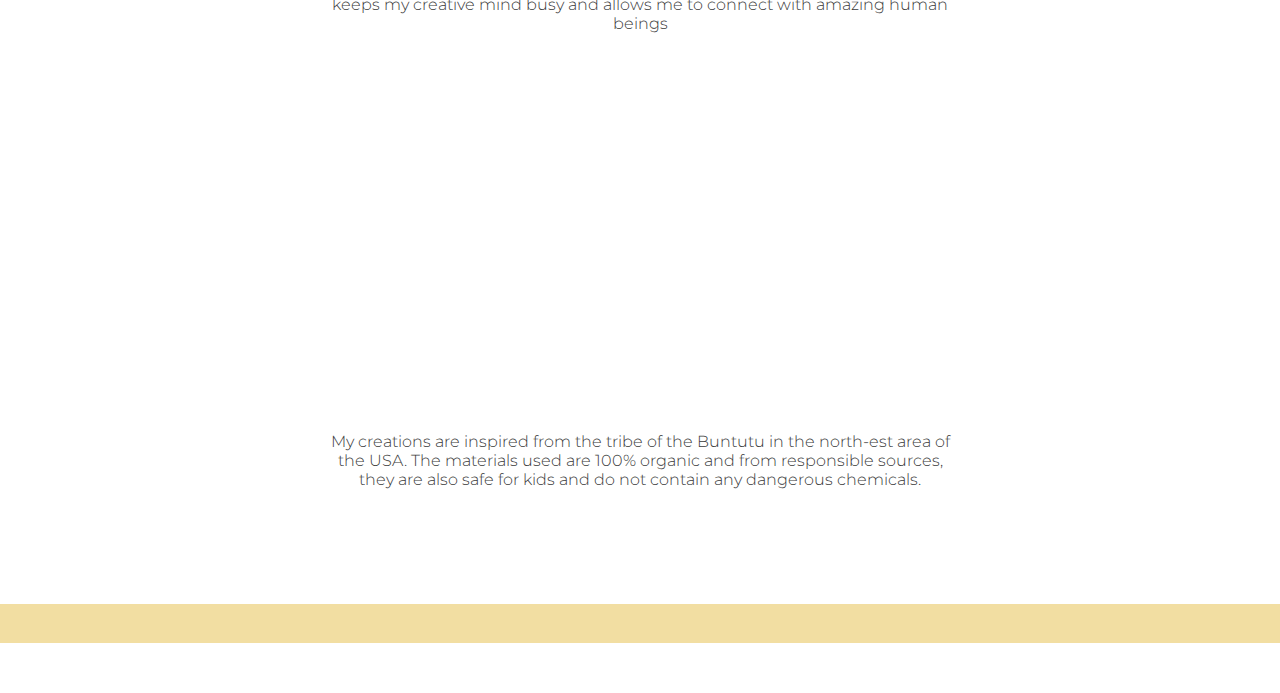
==== commit 34291d76: "Make navigation bar fixed to the top" ====
--- a/index.html
+++ b/index.html
@@ -18,10 +18,10 @@
         <div class="main">
             <!--navigation bar, code taken from Code Institute learning materials https://learn.codeinstitute.net/courses/course-v1:CodeInstitute+LR101+2021_T1/courseware/4a07c57382724cfda5834497317f24d5/637be1a2e3b84b25aa33f3ab4d98603c/-->
             <header>
-                <a href="index.html">
-                    <h1 id="logo">Adriana crafter</h1>
-                </a>
-                <nav>
+                <nav id="nav-bar">
+                    <a href="index.html">
+                        <h1 id="logo">Adriana crafter</h1>
+                    </a>
                     <ul id="menu">
                         <li>
                             <a href="index.html" class="active">Home</a>
--- a/assets/css/style.css
+++ b/assets/css/style.css
@@ -53,6 +53,14 @@
     float: left;
     font-size: 280%;
     margin-left: 30px;
+}
+
+#nav-bar {
+    position: fixed;
+    top: 0;
+    z-index: 100;
+    background-color: #F2DEA2;
+    width: 100%;
 }
 
 /* navigation links, code taken from Code Institute learning materials https://learn.codeinstitute.net/courses/course-v1:CodeInstitute+LR101+2021_T1/courseware/4a07c57382724cfda5834497317f24d5/637be1a2e3b84b25aa33f3ab4d98603c/*/
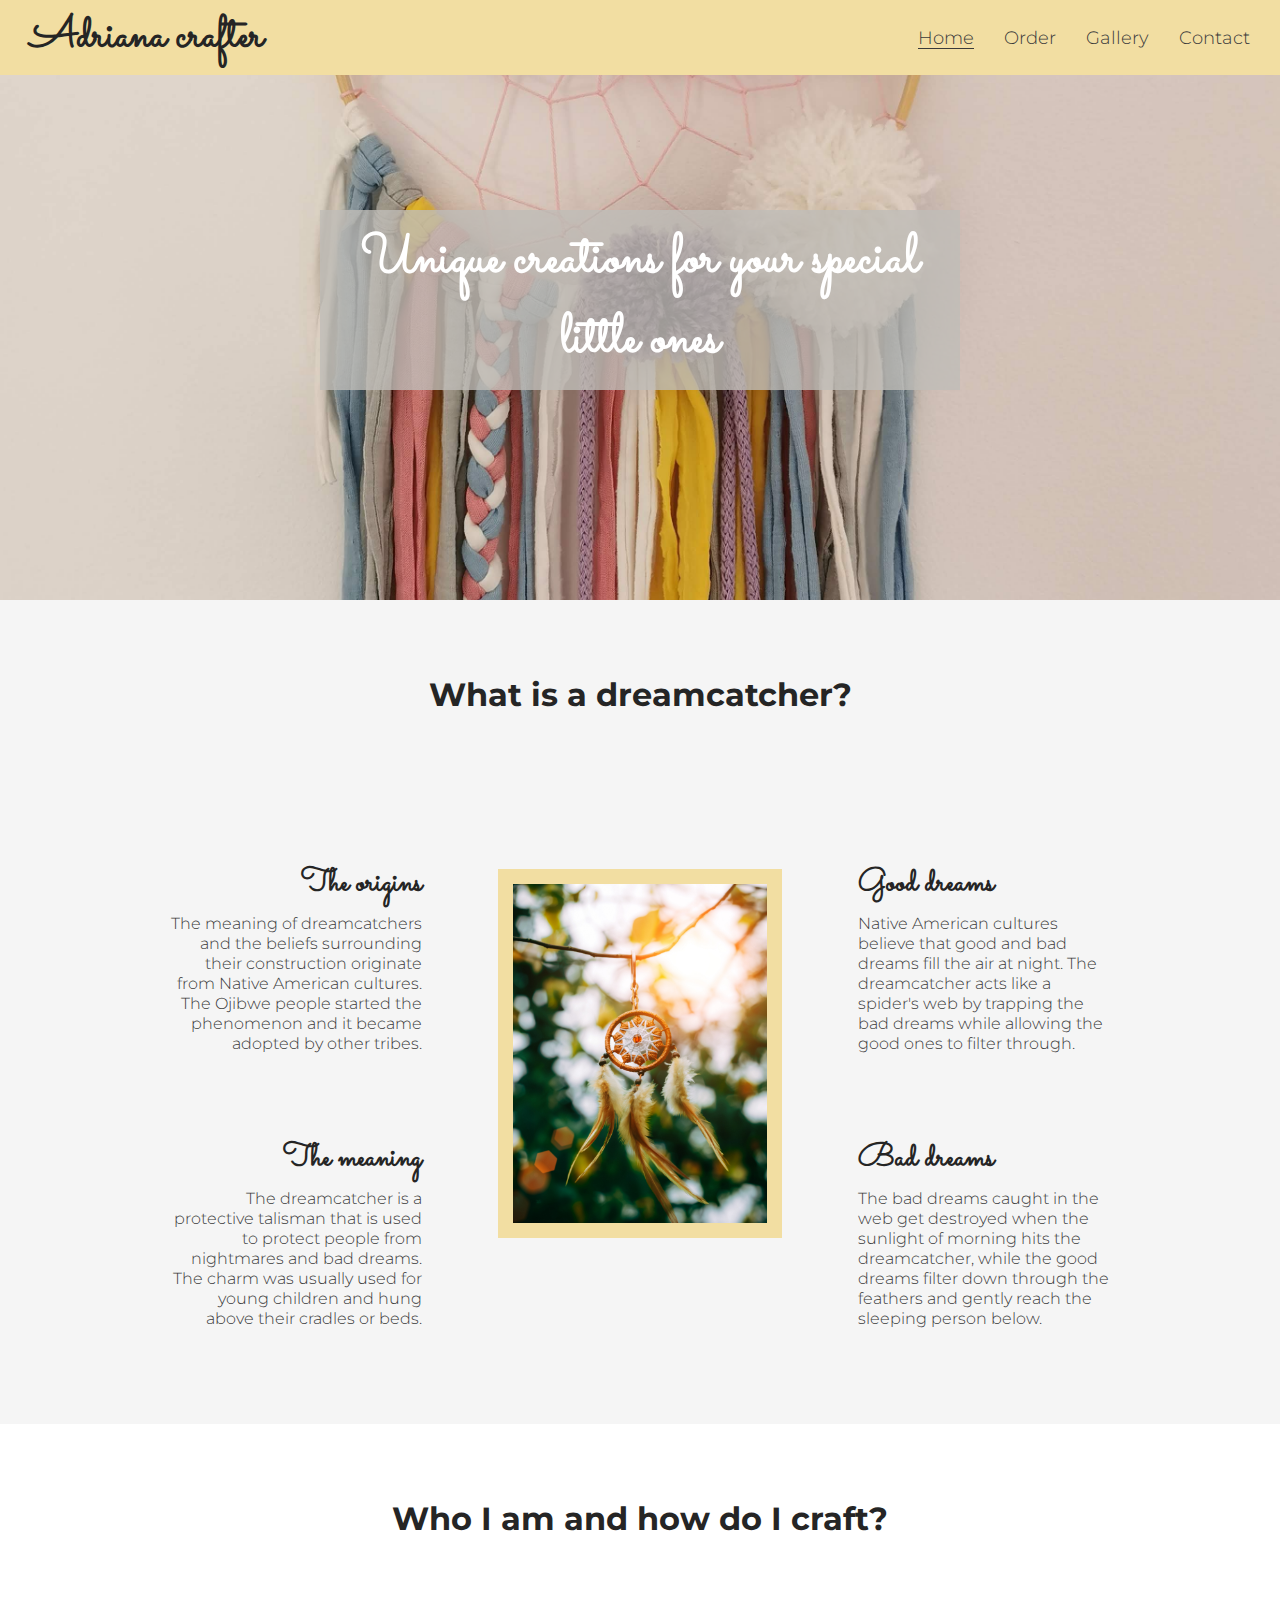
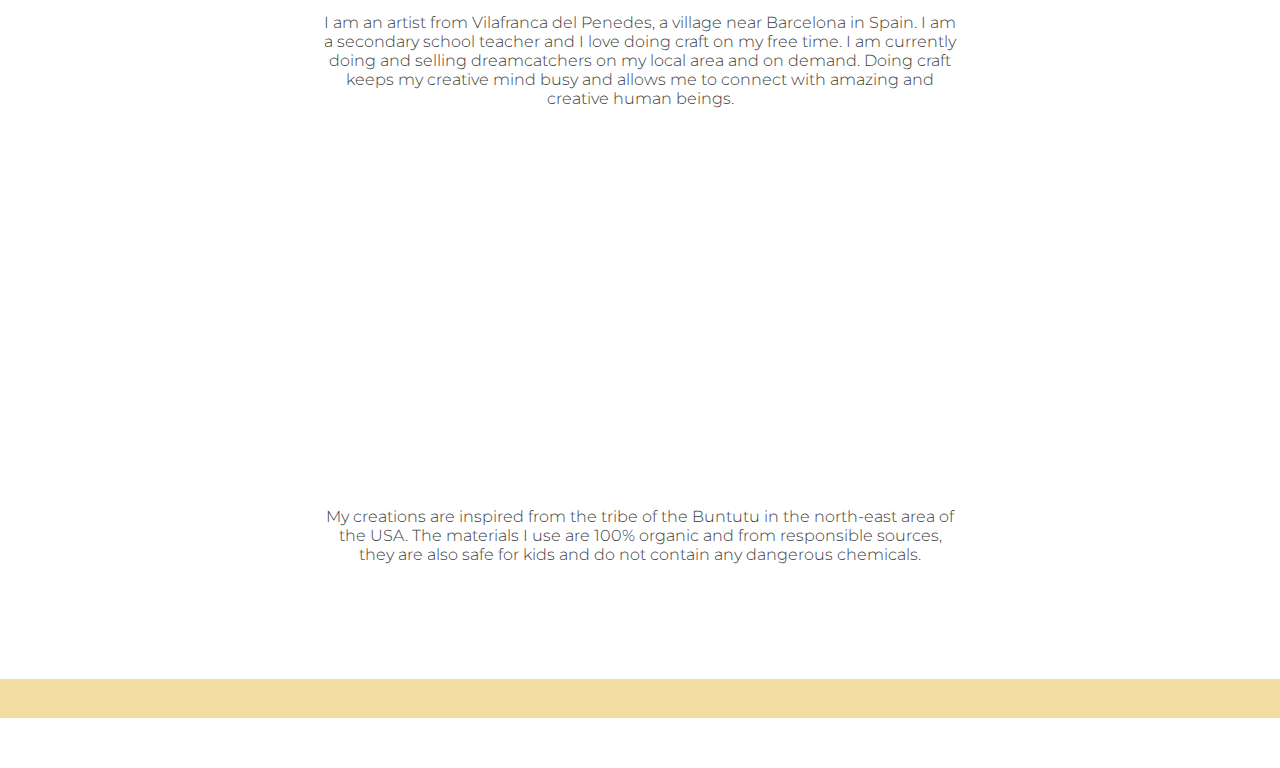
==== commit cf67ec28: "Correct indention and comments" ====
--- a/index.html
+++ b/index.html
@@ -14,14 +14,22 @@
 </head>
 
 <body>
+
+    <!-- ============================== BODY CONTAINERS ============================== -->
+
     <div class="container">
         <div class="main">
-            <!--navigation bar, code taken from Code Institute learning materials https://learn.codeinstitute.net/courses/course-v1:CodeInstitute+LR101+2021_T1/courseware/4a07c57382724cfda5834497317f24d5/637be1a2e3b84b25aa33f3ab4d98603c/-->
+
+            <!-- ================== HEADER ================== -->
             <header>
+
+                <!-- ======= Header Logo ======= -->
                 <nav id="nav-bar">
                     <a href="index.html">
                         <h1 id="logo">Adriana crafter</h1>
                     </a>
+
+                    <!-- ====== Navigation Bar, code taken from Code Institute learning materials https://learn.codeinstitute.net/courses/course-v1:CodeInstitute+LR101+2021_T1/courseware/4a07c57382724cfda5834497317f24d5/637be1a2e3b84b25aa33f3ab4d98603c/ ======-->
                     <ul id="menu">
                         <li>
                             <a href="index.html" class="active">Home</a>
@@ -38,14 +46,16 @@
                     </ul>
                 </nav>
             </header>
-            <!--hero section-->
+
+            <!-- ======== Hero Section ======== -->
             <section class="hero-overflow">
                 <div class="hero-image"></div>
                 <div class="cover-text" id="cover-text-home">
                     <h2>Unique creations for your special little ones</h2>
                 </div>
             </section>
-            <!--what is a dreamcatcher section-->
+
+            <!-- ======== What is a Deamcatcher Section ======== -->
             <section class="section">
                 <h2 class="section-title-2">What is a dreamcatcher?</h2>
                 <div class="flex-section">
@@ -55,7 +65,8 @@
                             <p>
                                 The meaning of dreamcatchers and the beliefs surrounding their construction originate
                                 from
-                                Native American cultures. The Ojibwe people started the phenomenon and it became adopted by other tribes.
+                                Native American cultures. The Ojibwe people started the phenomenon and it became adopted
+                                by other tribes.
                             </p>
                         </div>
                         <div class="left-about-heading">
@@ -96,23 +107,24 @@
                     </div>
                 </div>
             </section>
-            <!--Dreamcacther section video and about me-->
+
+            <!-- ======== Dreamcacther Video Section and About Me Section ======== -->
             <section id="video-section">
                 <h2 class="section-title">Who I am and how do I craft?</h2>
                 <div id="try">
-                    <p>I am an artist from Vilafranca del Penedes, a village near Barcelona in Spain. I am secondary
+                    <p>I am an artist from Vilafranca del Penedes, a village near Barcelona in Spain. I am a secondary
                         school teacher and I love doing craft on my free time. I am currently doing and selling
                         dreamcatchers on my local area and on demand. Doing craft keeps my creative mind busy and allows
-                        me to connect with amazing human beings</p>
+                        me to connect with amazing and creative human beings.
+                    </p>
                     <div>
-                        <iframe id="tutorial" width="560" height="315" src="https://www.youtube.com/embed/PGpiHzxooTo"
+                        <iframe id="tutorial" width="560" height="315" src="https://www.youtube.com/embed/Ytlsv-e0Vus"
                             title="YouTube video player"
                             allow="accelerometer; autoplay; clipboard-write; encrypted-media; gyroscope; picture-in-picture"
-                            allowfullscreen>
-                        </iframe>
+                            allowfullscreen></iframe>
                     </div>
-                    <p>My creations are inspired from the tribe of the Buntutu in the north-est area of the USA. The
-                        materials used
+                    <p>My creations are inspired from the tribe of the Buntutu in the north-east area of the USA. The
+                        materials I use
                         are 100% organic and from responsible sources, they are also safe for kids and do not contain
                         any
                         dangerous
@@ -121,7 +133,8 @@
                 </div>
             </section>
         </div>
-        <!--footer section-->
+
+        <!-- ======== Footer Section ======== -->
         <footer id="footer">
             <div id="footer-cont">
                 <ul class="social-media">
@@ -146,5 +159,4 @@
         </footer>
     </div>
 </body>
-
 </html>--- a/assets/css/style.css
+++ b/assets/css/style.css
@@ -1,4 +1,8 @@
+/* ---------- Font Import ---------- */
 @import url('https://fonts.googleapis.com/css2?family=Montserrat:wght@300&family=Sacramento&display=swap');
+
+
+/* ---------- Special Fonts ---------- */
 
 * {
     margin: 0;
@@ -12,7 +16,9 @@
     color: #3a3a3a;
 }
 
-/* flex for index.html and all */
+/* ---------- Shared in all HTML files ---------- */
+
+/* Flex */
 
 .container {
     display: flex;
@@ -24,20 +30,7 @@
     background-color: #F2DEA2;
 }
 
-/* flex for gallery section */
-
-#flex-gallery {
-    display: flex;
-    flex-wrap: wrap;
-}
-
-#flex-gallery > * {
-    flex: 0 1 15%;
-    margin-left: auto;
-    margin-right: auto;
-}
-
-/* headings and logo */
+/* Headings and Logo */
 
 h1, h2 {
     font-family: Sacramento, sans-serif;
@@ -63,7 +56,7 @@
     width: 100%;
 }
 
-/* navigation links, code taken from Code Institute learning materials https://learn.codeinstitute.net/courses/course-v1:CodeInstitute+LR101+2021_T1/courseware/4a07c57382724cfda5834497317f24d5/637be1a2e3b84b25aa33f3ab4d98603c/*/
+/* Navigation Links, code taken from Code Institute learning materials https://learn.codeinstitute.net/courses/course-v1:CodeInstitute+LR101+2021_T1/courseware/4a07c57382724cfda5834497317f24d5/637be1a2e3b84b25aa33f3ab4d98603c/*/
 
 #menu {
     font-size: 110%;
@@ -94,7 +87,7 @@
     border-bottom: 1px solid #3a3a3a;
 }
 
-/* section, titles and text */
+/* Section, Titles and Text */
 
 .section-title {
     font-family: Montserrat, sans-serif;
@@ -109,7 +102,7 @@
     font-family: Montserrat, sans-serif;
     text-align: center;
     font-size: 200%;
-    padding-top: 75px;
+    padding: 75px 0px;
     width: 90%;
     margin: auto;
 }
@@ -128,7 +121,7 @@
     background-color: white;
 }
 
-/* hero image and cover text*/
+/* Hero Image and Cover Text*/
 
 .cover-text, .cover-text h2 {
     color: #fff;
@@ -233,7 +226,11 @@
     background-size: cover;
 }
 
-/* what is a dreamcatcher section, code taken from Code Institute learning materials  */
+
+
+/* ---------- What is a Dreamcatcher Section ---------- */ 
+
+/* Code Taken and Adapted from Code Institute learning materials: https://learn.codeinstitute.net/courses/course-v1:CodeInstitute+LR101+2021_T1/courseware/4a07c57382724cfda5834497317f24d5/12ba169db7b34b82b137edd825af6a02/  */
 
 #left-about {
     padding-top: 10px;
@@ -297,7 +294,7 @@
     margin-top: 80px;
 }
 
-/* About me and video section */
+/* ---------- About Me and Video Section ---------- */
 
 #video-section {
     width: 100%;
@@ -321,13 +318,15 @@
     border: 0;
 }
 
-/* flex for sections in home page */
+/* Flex for Sections in Home Page */
 
 .flex-section {
     display: flex;
-}
-
-/* create your order and contact section */
+    margin: 0;
+    padding: 0;
+}
+
+/* ---------- Create your Order and Contact Section ---------- */
 
 .section h3 {
     margin-bottom: 10px;
@@ -345,13 +344,11 @@
     position: relative;
     margin-top: 30px;
     max-width: 700px;
-    margin-left: auto;
-    margin-right: auto;
+    margin: 0 auto;
 }
 
 .order-form div {
-    padding: 15px;
-}
+    margin: 0 auto;}
 
 .order-form ::placeholder {
     font-family: Montserrat, sans-serif
@@ -412,7 +409,7 @@
     width: 90%;
 }
 
-/* flex for order section */
+/* Flex for Order Section */
 .form-flex {
     display: flex;
     flex-wrap: wrap;
@@ -432,7 +429,9 @@
     flex: 0 1 100%;
 }
 
-/* gallery page, code from w3schools https://www.w3schools.com/css/css_image_gallery.asp */
+/* ---------- Gallery Page ---------- */
+
+/* Code taken and Adapted from w3schools https://www.w3schools.com/css/css_image_gallery.asp */
 
 div.gallery {
     margin: 5px;
@@ -455,7 +454,20 @@
     text-align: center;
   }
 
-/* footer */
+/* Flex for Gallery Section */
+
+#flex-gallery {
+    display: flex;
+    flex-wrap: wrap;
+}
+
+#flex-gallery > * {
+    flex: 0 0 200px;
+    margin: 15px auto;
+    padding: 20px;
+}
+
+/* ---------- Footer ---------- */
 
 #footer {
     flex: 1;
@@ -481,9 +493,9 @@
     font-size: 200%;
 }
 
-/* Media quesries */
-
-/* For screens smaller than 700px */
+/* ---------- Media queries ---------- */
+
+/* Media queries for screens smaller than 700px */
 
 @media (max-width: 700px) {
     #menu {
@@ -560,9 +572,21 @@
         width: 80%;
         text-align: center;
     }
-}
-
-/* For medium screens between 900px and 700px */
+
+    #flex-gallery {
+        display: flex;
+        flex-wrap: wrap;
+        margin: 15px;
+    }
+
+    div.desc {
+        padding: 5px;
+        text-align: center;
+        font-size: 75%;
+    }
+}
+
+/* Media queries for medium screens between 900px and 700px */
 
 @media (max-width: 900px) and (min-width: 700px) {
     .left-about-heading {
@@ -617,4 +641,21 @@
         width: 90%;
         margin: auto;
     }
+
+    #flex-gallery {
+        display: flex;
+        flex-wrap: wrap;
+        margin: 15px;
+    }
+}
+
+/* Media queries for medium to bigger screens */
+
+@media (max-width: 1200px) and (min-width: 900px) {
+
+    #flex-gallery {
+        display: flex;
+        flex-wrap: wrap;
+        margin: 15px;
+    }
 }